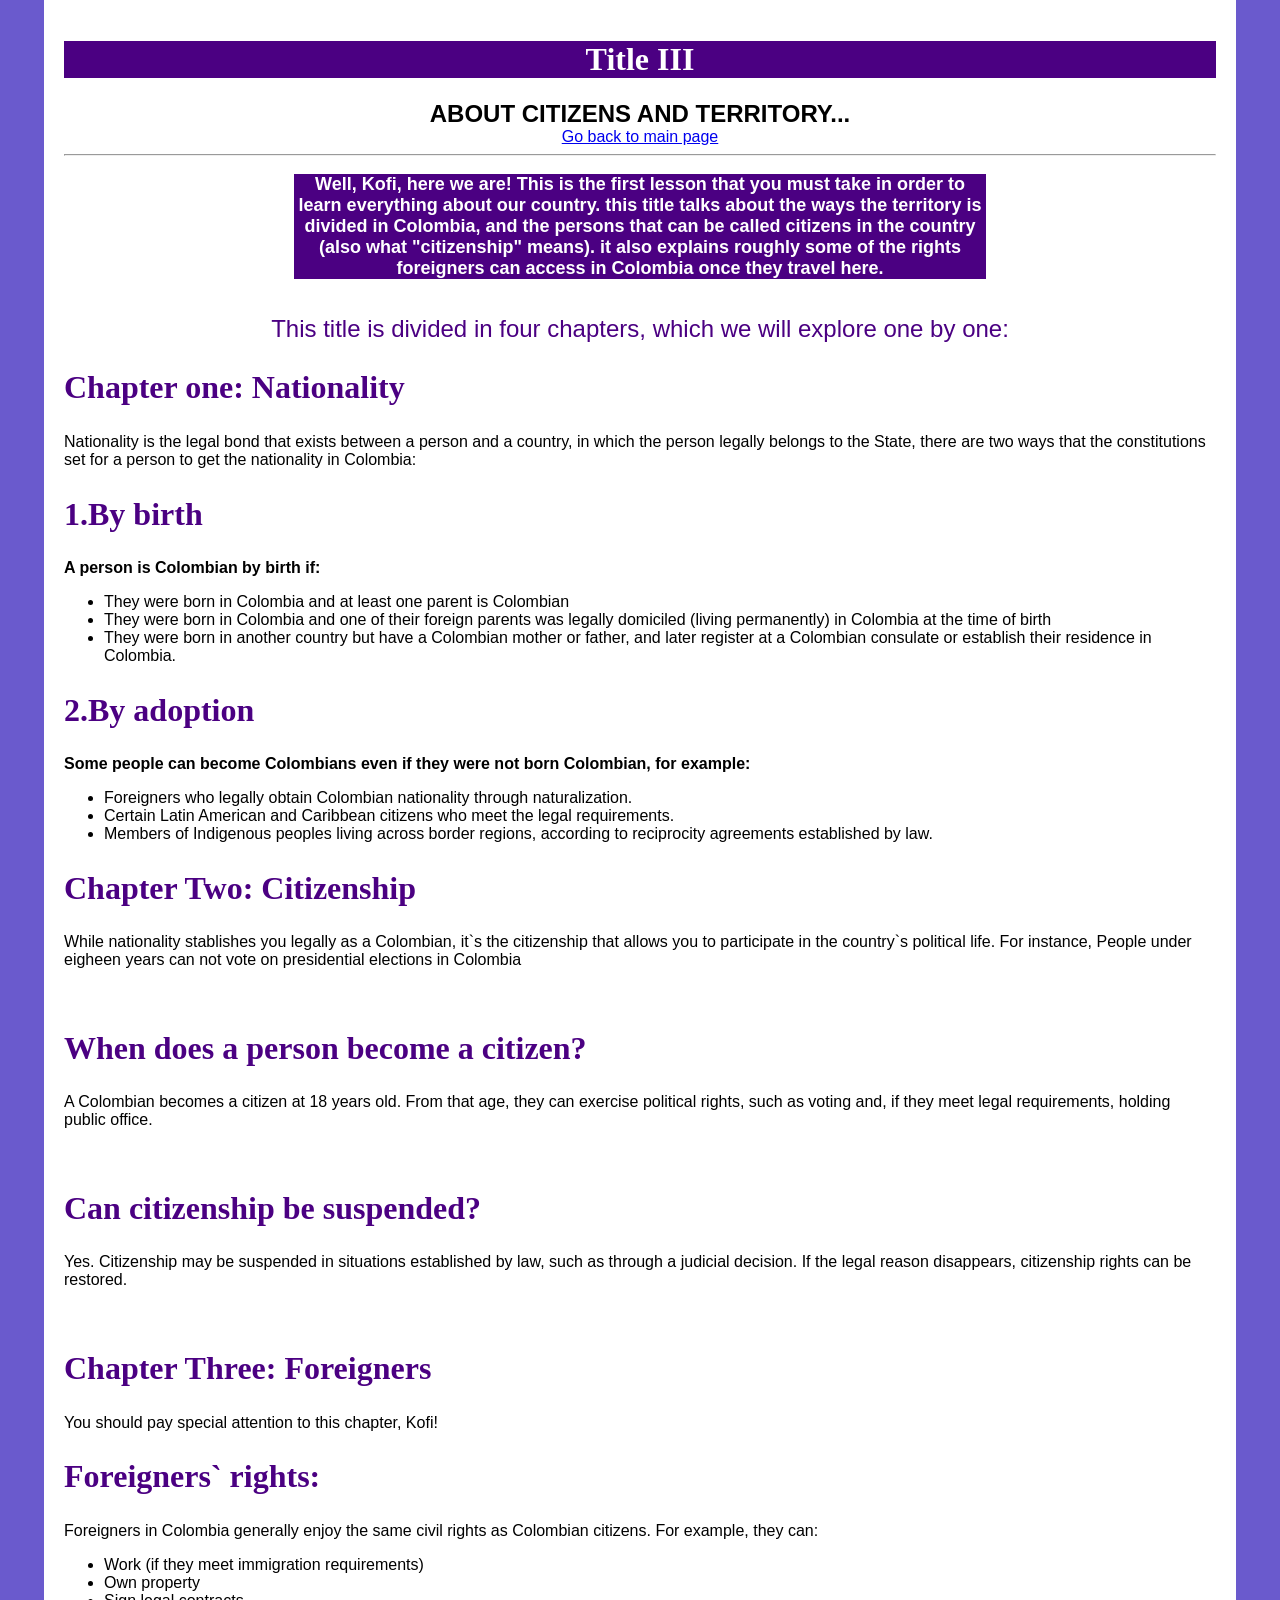
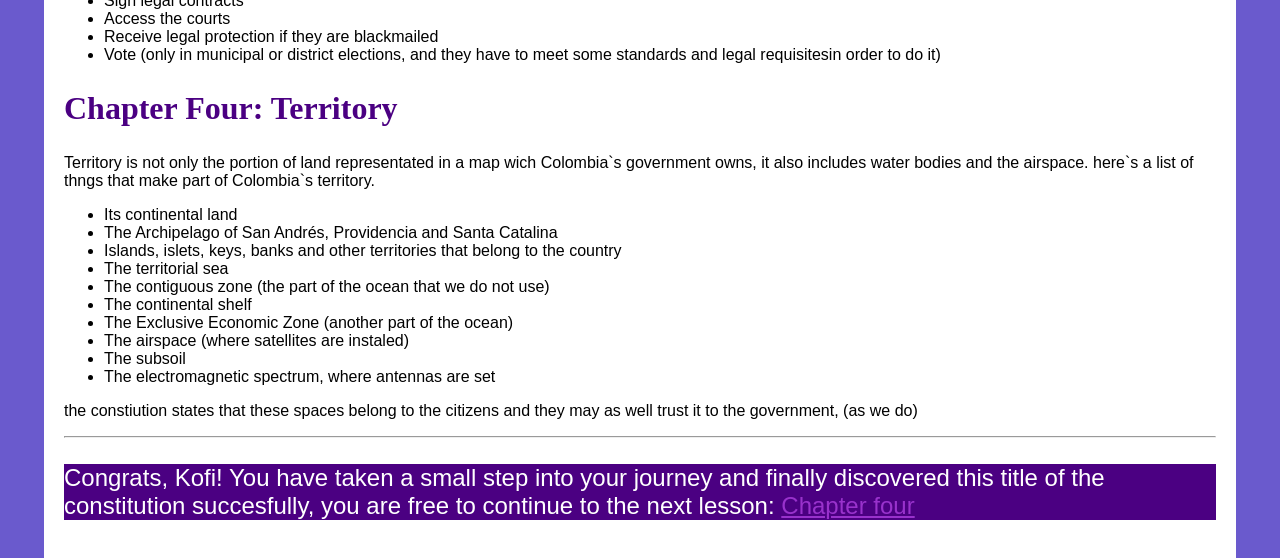
==== 3.Title III.html @ f071408e "Add files via upload" ====
<!DOCTYPE html>
<html lang="en">
<head>
    <meta charset="UTF-8">
    <meta name="viewport" content="width=device-width, initial-scale=1.0">
    <title>Document</title>
    <link rel="stylesheet" href="1.FIRST STYLE.CSS">
</head>
<body>
    <div class="contenedor">
    <header style="text-align: center;">
    <h1>Title III</h1>
    <div style="font-size: x-large;"><strong>ABOUT CITIZENS AND TERRITORY...</strong></div>
    <div><a href="index.html">Go back to main page</a></div>
    <hr>
       <p style="margin-right: 20%; margin-left: 20%; background-color: indigo ;color: white; font-size: large;text-align: center;"><strong>Well, Kofi, here we are! This is the first lesson that you must take in order to learn everything about our country. this title talks about the ways the territory is divided in Colombia, and the persons that can be called citizens in the country (also what "citizenship" means). it also explains roughly some of the rights foreigners can access in Colombia once they travel here.</strong></p><br>
       <div style="font-size: x-large; color: indigo;">This title is divided in four chapters, which we will explore one by one:</div>

    </header>

    <main>
     <h2>Chapter one: Nationality</h2>
    <p>Nationality is the legal bond that exists between a person and a country, in which the person legally belongs to the State, there are two ways that the constitutions set for a person to get the nationality in Colombia:</p>
    <h2><strong>1.By birth</strong></h2>
    <div><strong>A person is Colombian by birth if:</strong></div> 
    <ul>
        <li>They were born in Colombia and at least one parent is Colombian</li>
        <li>They were born in Colombia and one of their foreign parents was legally domiciled (living permanently) in Colombia at the time of birth</li>
        <li>They were born in another country but have a Colombian mother or father, and later register at a Colombian consulate or establish their residence in Colombia.</li> 
    </ul>

    <h2><strong>2.By adoption</strong></h2>
    <div><strong>Some people can become Colombians even if they were not born Colombian, for example:</strong></div>
    <ul>
        <li>Foreigners who legally obtain Colombian nationality through naturalization.</li>
        <li>Certain Latin American and Caribbean citizens who meet the legal requirements.</li>
        <li>Members of Indigenous peoples living across border regions, according to reciprocity agreements established by law.</li>
    </ul>





    <h2>Chapter Two: Citizenship</h2>
    <p>While nationality stablishes you legally as a Colombian, it`s the citizenship that allows you to participate in the country`s political life. For instance, People under eigheen years can not vote on presidential elections in Colombia</p><br>
    <h2><strong>When does a person become a citizen?</strong></h2>
    <p>A Colombian becomes a citizen at 18 years old. From that age, they can exercise political rights, such as voting and, if they meet legal requirements, holding public office.</p><br>

    <h2><strong>Can citizenship be suspended?</strong></h2>
    <p>Yes. Citizenship may be suspended in situations established by law, such as through a judicial decision. If the legal reason disappears, citizenship rights can be restored.</p><br>





    <h2>Chapter Three: Foreigners</h2>
    <p>You should pay special attention to this chapter, Kofi!</p>
     <h2><strong>Foreigners` rights:</strong></h2>
     <p>Foreigners in Colombia generally enjoy the same civil rights as Colombian citizens. For example, they can:</p>
     <ul>
        <li>Work (if they meet immigration requirements)</li>
        <li>Own property</li>
        <li>Sign legal contracts</li>
        <li>Access the courts</li>
        <li>Receive legal protection if they are blackmailed</li>
        <li>Vote (only in municipal or district elections, and they have to meet some standards and legal requisitesin order to do it)</li>
     </ul>







    <h2>Chapter Four: Territory</h2>
    <p>Territory is not only the portion of land representated in a map wich Colombia`s government owns, it also includes water bodies and the airspace. here`s a list of thngs that make part of Colombia`s territory.</p>

    <ul>
        <li>Its continental land</li>
        <li>The Archipelago of San Andrés, Providencia and Santa Catalina</li>
        <li>Islands, islets, keys, banks and other territories that belong to the country</li>
        <li>The territorial sea</li>
        <li>The contiguous zone (the part of the ocean that we do not use)</li>
        <li>The continental shelf</li>
        <li>The Exclusive Economic Zone (another part of the ocean)</li>
        <li>The airspace (where satellites are instaled)</li>
        <li>The subsoil</li>
        <li>The electromagnetic spectrum, where antennas are set</li>
    </ul>
    <p>the constiution states that these spaces belong to the citizens and they may as well trust it to the government, (as we do)</p>
    <hr><br>


    </main>

    <footer>
<div style="font-size: x-large; background-color: indigo; color: white;">Congrats, Kofi! You have taken a small step into your journey and finally discovered this title of the constitution succesfully, you are free to continue to the next lesson: <a style="color: darkorchid;" href="4.Tìtulo IV.html">Chapter four</a></div><br>

    </footer>



</div>
</body>
</html>
---- 1.FIRST STYLE.CSS ----
h1 {
    font-size: xx-large;
    font-family: 'Times New Roman', Times, serif;
    background-color: indigo;
    color: white;
}

h2 {
    te
 color: indigo;
}




h2 {
 color: indigo;
    font-size: xx-large;
    font-family: 'Times New Roman', Times, serif;
    /* background-color: darkorchid; */
    /* color: white; */
}

img {
    background-color: violet;
    padding: 10px;
    width: 500px;
    border: 5px solid black;
    border-radius: 5%;
    margin: auto;
}

body {
    margin: 0%;
    background-color: #6A5ACD;
    font-family: Arial, Helvetica, sans-serif;
}

.contenedor {
    width: 90%;
    max-width: 1200px;
    margin: auto;
    background: white;
    padding: 20px;
}
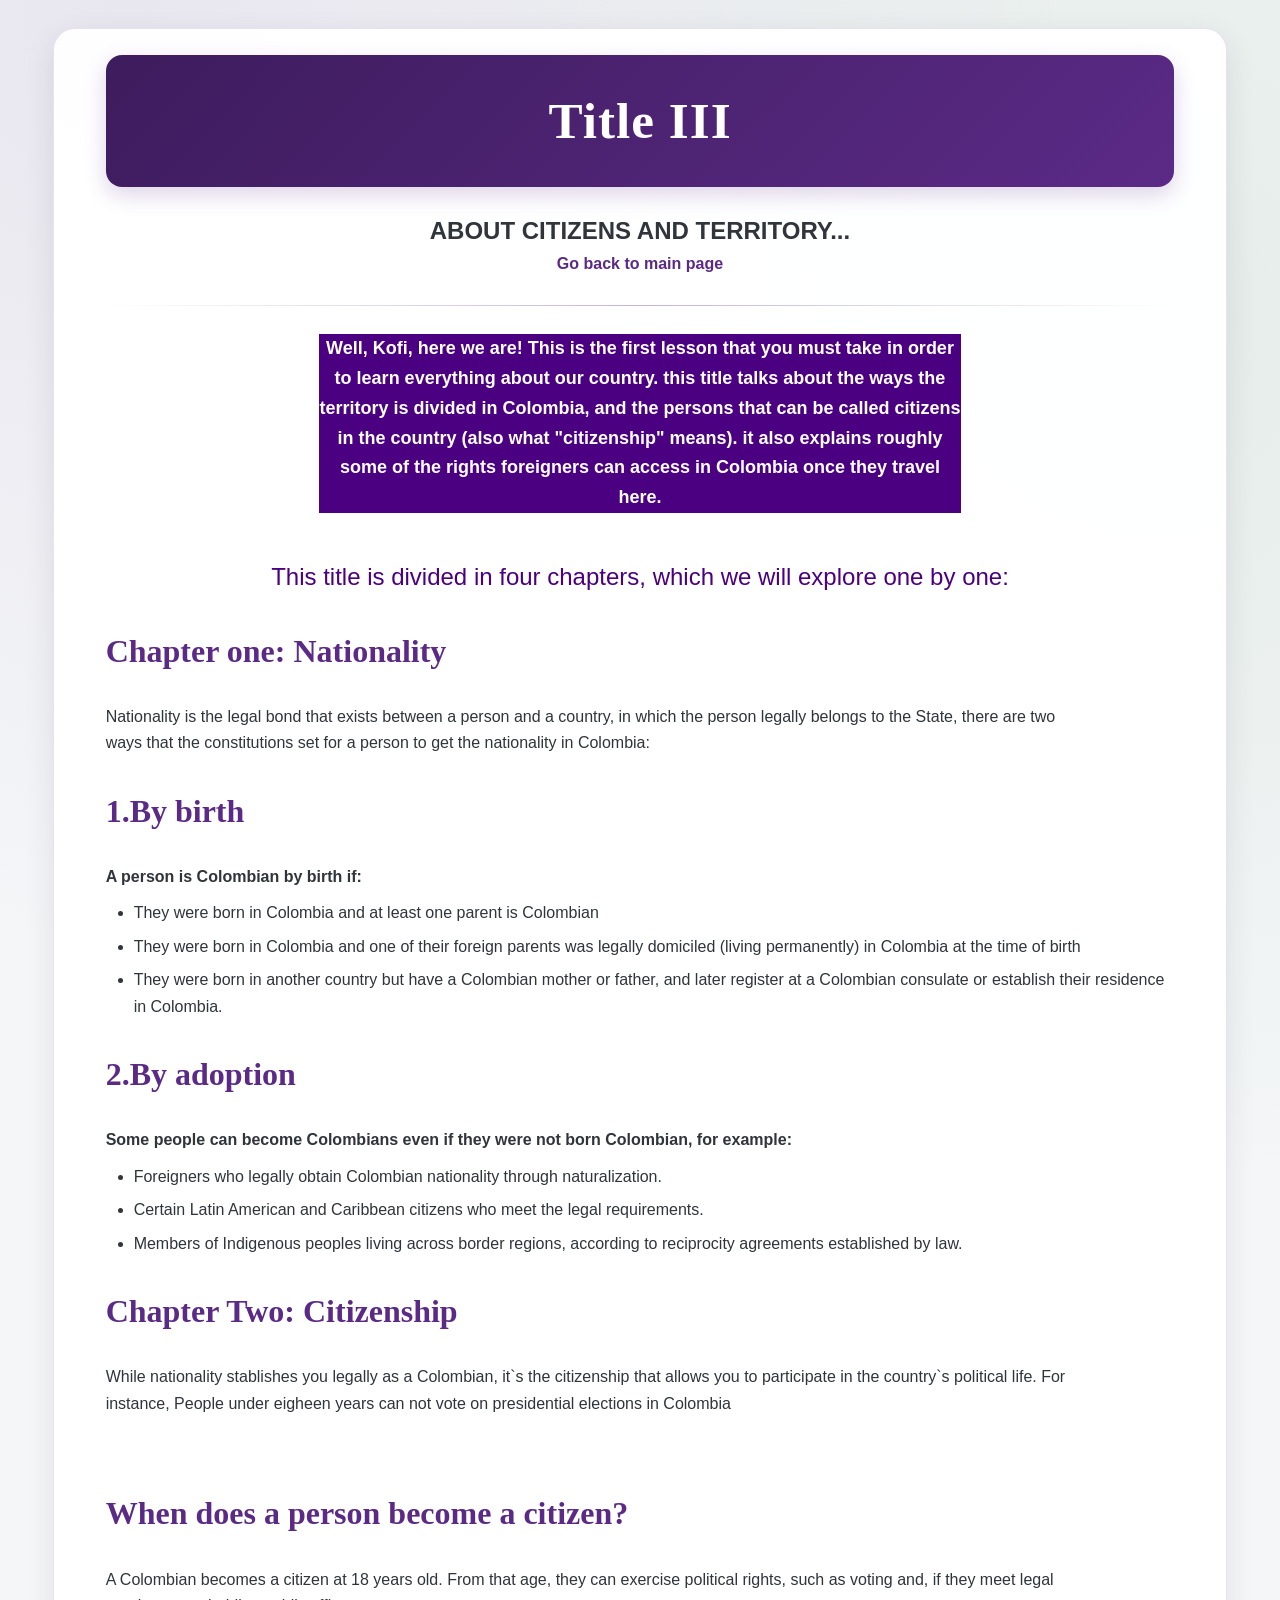
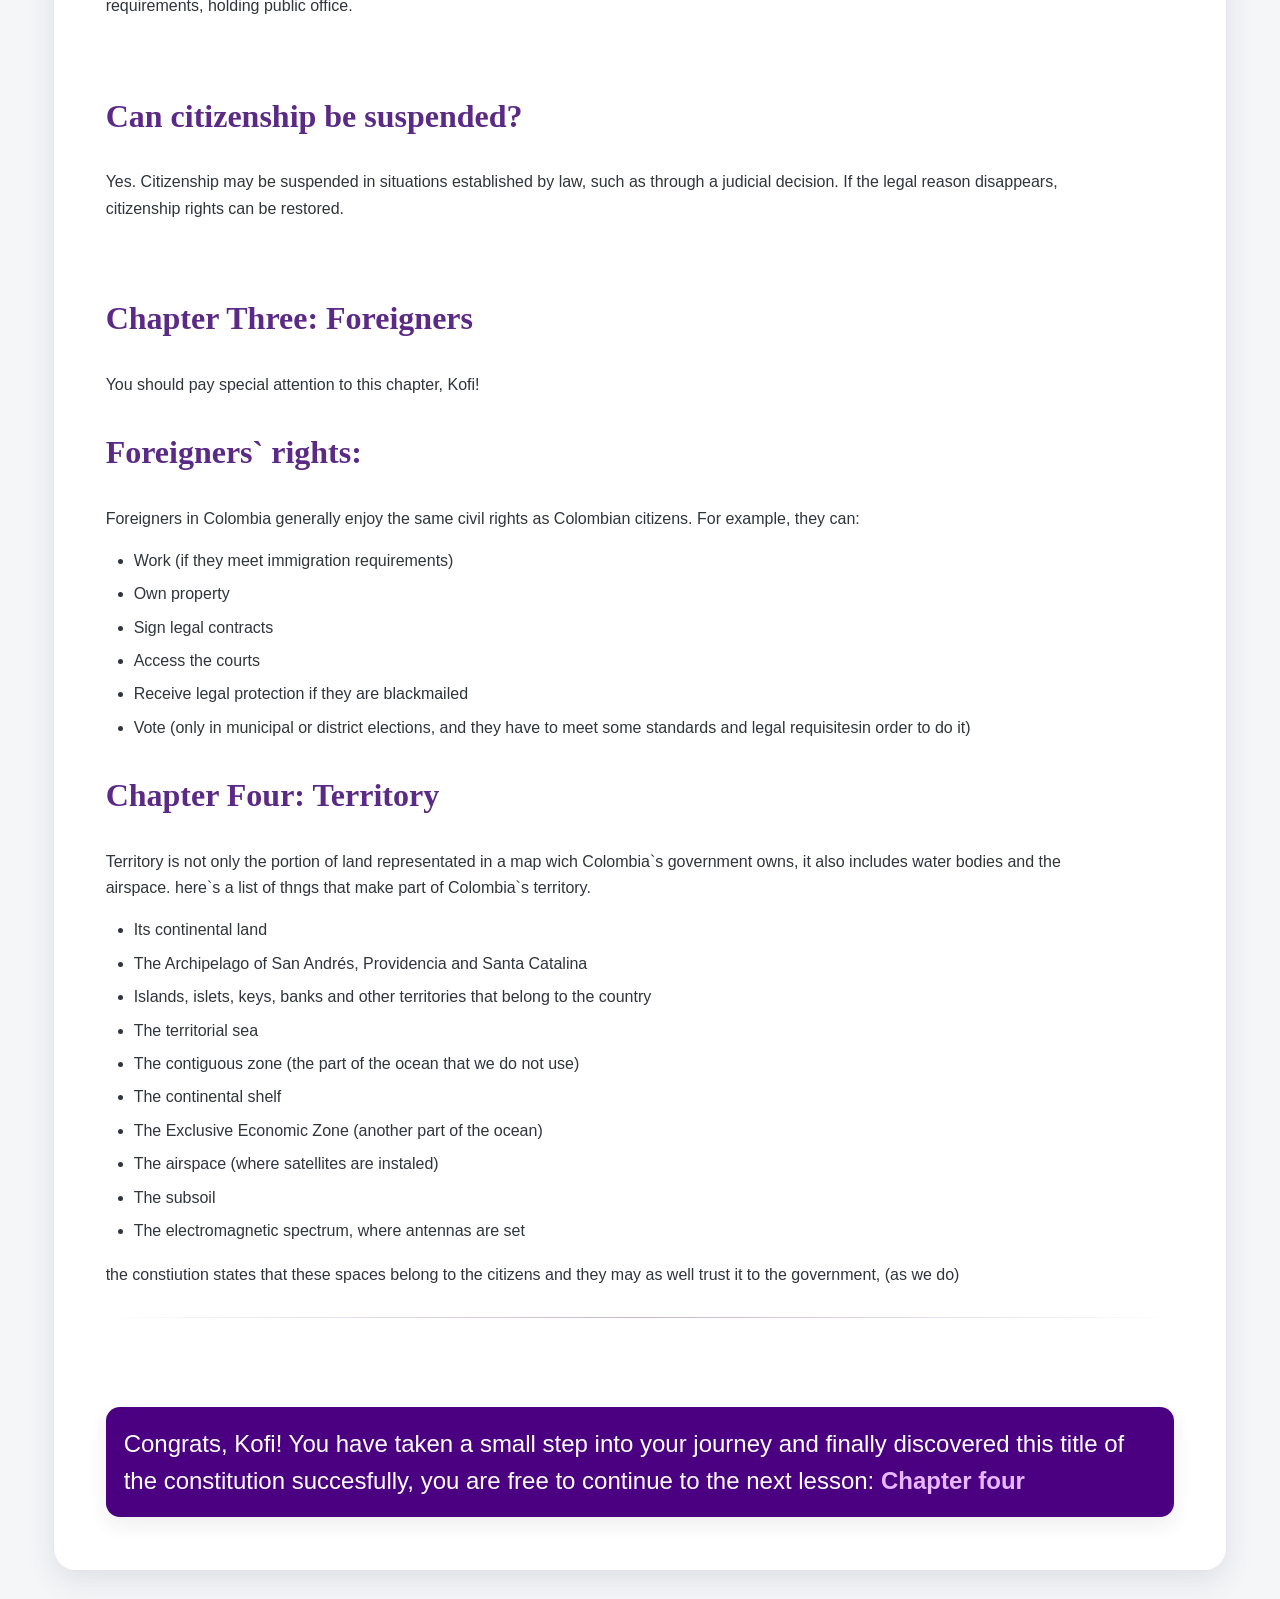
==== commit 2c4d56c8: "Add files via upload" ====
--- a/3.Title III.html
+++ b/3.Title III.html
@@ -1,105 +1,84 @@
-<!DOCTYPE html>
-<html lang="en">
-<head>
-    <meta charset="UTF-8">
-    <meta name="viewport" content="width=device-width, initial-scale=1.0">
-    <title>Document</title>
-    <link rel="stylesheet" href="1.FIRST STYLE.CSS">
-</head>
-<body>
-    <div class="contenedor">
-    <header style="text-align: center;">
-    <h1>Title III</h1>
-    <div style="font-size: x-large;"><strong>ABOUT CITIZENS AND TERRITORY...</strong></div>
-    <div><a href="index.html">Go back to main page</a></div>
-    <hr>
-       <p style="margin-right: 20%; margin-left: 20%; background-color: indigo ;color: white; font-size: large;text-align: center;"><strong>Well, Kofi, here we are! This is the first lesson that you must take in order to learn everything about our country. this title talks about the ways the territory is divided in Colombia, and the persons that can be called citizens in the country (also what "citizenship" means). it also explains roughly some of the rights foreigners can access in Colombia once they travel here.</strong></p><br>
-       <div style="font-size: x-large; color: indigo;">This title is divided in four chapters, which we will explore one by one:</div>
-
-    </header>
-
-    <main>
-     <h2>Chapter one: Nationality</h2>
-    <p>Nationality is the legal bond that exists between a person and a country, in which the person legally belongs to the State, there are two ways that the constitutions set for a person to get the nationality in Colombia:</p>
-    <h2><strong>1.By birth</strong></h2>
-    <div><strong>A person is Colombian by birth if:</strong></div> 
-    <ul>
-        <li>They were born in Colombia and at least one parent is Colombian</li>
-        <li>They were born in Colombia and one of their foreign parents was legally domiciled (living permanently) in Colombia at the time of birth</li>
-        <li>They were born in another country but have a Colombian mother or father, and later register at a Colombian consulate or establish their residence in Colombia.</li> 
-    </ul>
-
-    <h2><strong>2.By adoption</strong></h2>
-    <div><strong>Some people can become Colombians even if they were not born Colombian, for example:</strong></div>
-    <ul>
-        <li>Foreigners who legally obtain Colombian nationality through naturalization.</li>
-        <li>Certain Latin American and Caribbean citizens who meet the legal requirements.</li>
-        <li>Members of Indigenous peoples living across border regions, according to reciprocity agreements established by law.</li>
-    </ul>
-
-
-
-
-
-    <h2>Chapter Two: Citizenship</h2>
-    <p>While nationality stablishes you legally as a Colombian, it`s the citizenship that allows you to participate in the country`s political life. For instance, People under eigheen years can not vote on presidential elections in Colombia</p><br>
-    <h2><strong>When does a person become a citizen?</strong></h2>
-    <p>A Colombian becomes a citizen at 18 years old. From that age, they can exercise political rights, such as voting and, if they meet legal requirements, holding public office.</p><br>
-
-    <h2><strong>Can citizenship be suspended?</strong></h2>
-    <p>Yes. Citizenship may be suspended in situations established by law, such as through a judicial decision. If the legal reason disappears, citizenship rights can be restored.</p><br>
-
-
-
-
-
-    <h2>Chapter Three: Foreigners</h2>
-    <p>You should pay special attention to this chapter, Kofi!</p>
-     <h2><strong>Foreigners` rights:</strong></h2>
-     <p>Foreigners in Colombia generally enjoy the same civil rights as Colombian citizens. For example, they can:</p>
-     <ul>
-        <li>Work (if they meet immigration requirements)</li>
-        <li>Own property</li>
-        <li>Sign legal contracts</li>
-        <li>Access the courts</li>
-        <li>Receive legal protection if they are blackmailed</li>
-        <li>Vote (only in municipal or district elections, and they have to meet some standards and legal requisitesin order to do it)</li>
-     </ul>
-
-
-
-
-
-
-
-    <h2>Chapter Four: Territory</h2>
-    <p>Territory is not only the portion of land representated in a map wich Colombia`s government owns, it also includes water bodies and the airspace. here`s a list of thngs that make part of Colombia`s territory.</p>
-
-    <ul>
-        <li>Its continental land</li>
-        <li>The Archipelago of San Andrés, Providencia and Santa Catalina</li>
-        <li>Islands, islets, keys, banks and other territories that belong to the country</li>
-        <li>The territorial sea</li>
-        <li>The contiguous zone (the part of the ocean that we do not use)</li>
-        <li>The continental shelf</li>
-        <li>The Exclusive Economic Zone (another part of the ocean)</li>
-        <li>The airspace (where satellites are instaled)</li>
-        <li>The subsoil</li>
-        <li>The electromagnetic spectrum, where antennas are set</li>
-    </ul>
-    <p>the constiution states that these spaces belong to the citizens and they may as well trust it to the government, (as we do)</p>
-    <hr><br>
-
-
-    </main>
-
-    <footer>
-<div style="font-size: x-large; background-color: indigo; color: white;">Congrats, Kofi! You have taken a small step into your journey and finally discovered this title of the constitution succesfully, you are free to continue to the next lesson: <a style="color: darkorchid;" href="4.Tìtulo IV.html">Chapter four</a></div><br>
-
-    </footer>
-
-
-
-</div>
-</body>
-</html>+<!DOCTYPE html>
+<html lang="en">
+<head>
+<meta charset="UTF-8">
+<meta name="viewport" content="width=device-width, initial-scale=1.0">
+<title>Document</title>
+<link rel="stylesheet" href="1.FIRST STYLE.CSS">
+</head>
+<body>
+<div class="contenedor">
+
+<header style="text-align: center;">
+<h1>Title III</h1>
+<div style="font-size: x-large;"><strong>ABOUT CITIZENS AND TERRITORY...</strong></div>
+<div><a href="index.html">Go back to main page</a></div>
+<hr>
+<p style="margin-right: 20%; margin-left: 20%; background-color: indigo ;color: white; font-size: large;text-align: center;"><strong>Well, Kofi, here we are! This is the first lesson that you must take in order to learn everything about our country. this title talks about the ways the territory is divided in Colombia, and the persons that can be called citizens in the country (also what "citizenship" means).
+it also explains roughly some of the rights foreigners can access in Colombia once they travel here.</strong></p><br>
+<div style="font-size: x-large; color: indigo;">This title is divided in four chapters, which we will explore one by one:</div>
+</header>
+
+<main>
+<h2>Chapter one: Nationality</h2>
+<p>Nationality is the legal bond that exists between a person and a country, in which the person legally belongs to the State, there are two ways that the constitutions set for a person to get the nationality in Colombia:</p>
+<h2><strong>1.By birth</strong></h2>
+<div><strong>A person is Colombian by birth if:</strong></div>
+<ul>
+<li>They were born in Colombia and at least one parent is Colombian</li>
+<li>They were born in Colombia and one of their foreign parents was legally domiciled (living permanently) in Colombia at the time of birth</li>
+<li>They were born in another country but have a Colombian mother or father, and later register at a Colombian consulate or establish their residence in Colombia.</li>
+</ul>
+<h2><strong>2.By adoption</strong></h2>
+<div><strong>Some people can become Colombians even if they were not born Colombian, for example:</strong></div>
+<ul>
+<li>Foreigners who legally obtain Colombian nationality through naturalization.</li>
+<li>Certain Latin American and Caribbean citizens who meet the legal requirements.</li>
+<li>Members of Indigenous peoples living across border regions, according to reciprocity agreements established by law.</li>
+</ul>
+
+<h2>Chapter Two: Citizenship</h2>
+<p>While nationality stablishes you legally as a Colombian, it`s the citizenship that allows you to participate in the country`s political life. For instance, People under eigheen years can not vote on presidential elections in Colombia</p><br>
+<h2><strong>When does a person become a citizen?</strong></h2>
+<p>A Colombian becomes a citizen at 18 years old. From that age, they can exercise political rights, such as voting and, if they meet legal requirements, holding public office.</p><br>
+<h2><strong>Can citizenship be suspended?</strong></h2>
+<p>Yes. Citizenship may be suspended in situations established by law, such as through a judicial decision. If the legal reason disappears, citizenship rights can be restored.</p><br>
+
+<h2>Chapter Three: Foreigners</h2>
+<p>You should pay special attention to this chapter, Kofi!</p>
+<h2><strong>Foreigners` rights:</strong></h2>
+<p>Foreigners in Colombia generally enjoy the same civil rights as Colombian citizens. For example, they can:</p>
+<ul>
+<li>Work (if they meet immigration requirements)</li>
+<li>Own property</li>
+<li>Sign legal contracts</li>
+<li>Access the courts</li>
+<li>Receive legal protection if they are blackmailed</li>
+<li>Vote (only in municipal or district elections, and they have to meet some standards and legal requisitesin order to do it)</li>
+</ul>
+
+<h2>Chapter Four: Territory</h2>
+<p>Territory is not only the portion of land representated in a map wich Colombia`s government owns, it also includes water bodies and the airspace. here`s a list of thngs that make part of Colombia`s territory.</p>
+<ul>
+<li>Its continental land</li>
+<li>The Archipelago of San Andrés, Providencia and Santa Catalina</li>
+<li>Islands, islets, keys, banks and other territories that belong to the country</li>
+<li>The territorial sea</li>
+<li>The contiguous zone (the part of the ocean that we do not use)</li>
+<li>The continental shelf</li>
+<li>The Exclusive Economic Zone (another part of the ocean)</li>
+<li>The airspace (where satellites are instaled)</li>
+<li>The subsoil</li>
+<li>The electromagnetic spectrum, where antennas are set</li>
+</ul>
+<p>the constiution states that these spaces belong to the citizens and they may as well trust it to the government, (as we do)</p>
+<hr><br>
+</main>
+
+<footer>
+<div style="font-size: x-large; background-color: indigo; color: white;">Congrats, Kofi! You have taken a small step into your journey and finally discovered this title of the constitution succesfully, you are free to continue to the next lesson: <a style="color: darkorchid;" href="4.Tìtulo IV.html">Chapter four</a></div><br>
+</footer>
+
+</div>
+</body>
+</html>
--- a/1.FIRST STYLE.CSS
+++ b/1.FIRST STYLE.CSS
@@ -1,45 +1,325 @@
-h1 {
-    font-size: xx-large;
-    font-family: 'Times New Roman', Times, serif;
-    background-color: indigo;
-    color: white;
-}
-
-h2 {
-    te
- color: indigo;
-}
-
-
-
-
-h2 {
- color: indigo;
-    font-size: xx-large;
-    font-family: 'Times New Roman', Times, serif;
-    /* background-color: darkorchid; */
-    /* color: white; */
-}
-
-img {
-    background-color: violet;
-    padding: 10px;
-    width: 500px;
-    border: 5px solid black;
-    border-radius: 5%;
-    margin: auto;
-}
-
-body {
-    margin: 0%;
-    background-color: #6A5ACD;
-    font-family: Arial, Helvetica, sans-serif;
-}
-
-.contenedor {
-    width: 90%;
-    max-width: 1200px;
-    margin: auto;
-    background: white;
-    padding: 20px;
-}
+/* =========================================================
+   HELP KOFI - Visual redesign
+   Existing class and ID names are preserved where possible.
+   ========================================================= */
+
+:root {
+    --primary-green: #2e7d32;
+    --dark-green: #1b5e20;
+    --light-green: #e8f5e9;
+    --accent-green: #4caf50;
+    --border-color: #2e7d32;
+    --bg-color: #f4f6f8;
+    --card-bg: #ffffff;
+    --text-color: #30343b;
+    --purple: #5b2a86;
+    --purple-dark: #3d1c5d;
+    --purple-soft: #f2ebf8;
+    --yellow: #f2c94c;
+    --shadow: 0 10px 30px rgba(35, 40, 50, 0.10);
+}
+
+/* General */
+html {
+    scroll-behavior: smooth;
+}
+
+body {
+    margin: 0;
+    padding: 28px 16px;
+    background:
+        radial-gradient(circle at 10% 0%, rgba(91, 42, 134, 0.08), transparent 28%),
+        radial-gradient(circle at 90% 10%, rgba(46, 125, 50, 0.08), transparent 28%),
+        var(--bg-color);
+    color: var(--text-color);
+    font-family: 'Segoe UI', Tahoma, Geneva, Verdana, sans-serif;
+    line-height: 1.65;
+}
+
+.contenedor {
+    width: min(94%, 1180px);
+    margin: 0 auto;
+    background: rgba(255, 255, 255, 0.96);
+    padding: 26px clamp(18px, 4vw, 52px);
+    border: 1px solid rgba(91, 42, 134, 0.14);
+    border-radius: 22px;
+    box-shadow: var(--shadow);
+    box-sizing: border-box;
+    overflow: hidden;
+}
+
+/* Main page headings */
+h1 {
+    font-size: clamp(2rem, 5vw, 3.2rem);
+    font-family: Georgia, 'Times New Roman', Times, serif;
+    background: linear-gradient(135deg, var(--purple-dark), var(--purple));
+    color: white;
+    box-shadow: 0 8px 22px rgba(91, 42, 134, 0.20);
+    border-radius: 16px;
+    padding: 24px 18px;
+    margin: 0 0 24px;
+    letter-spacing: 0.02em;
+}
+
+h2 {
+    color: var(--purple);
+    font-size: clamp(1.35rem, 3vw, 2rem);
+    font-family: Georgia, 'Times New Roman', Times, serif;
+    margin-top: 28px;
+}
+
+h3 {
+    line-height: 1.5;
+}
+
+p {
+    max-width: 980px;
+}
+
+a {
+    color: var(--purple);
+    font-weight: 700;
+    text-decoration: none;
+    transition: color .2s ease, opacity .2s ease;
+}
+
+a:hover {
+    color: var(--dark-green);
+    text-decoration: underline;
+}
+
+hr {
+    border: 0;
+    height: 1px;
+    background: linear-gradient(90deg, transparent, rgba(91, 42, 134, .35), transparent);
+    margin: 28px 0;
+}
+
+/* Home navigation/list */
+header ul {
+    list-style: none;
+    padding: 0;
+    margin: 22px auto;
+    display: grid;
+    grid-template-columns: repeat(3, minmax(0, 1fr));
+    gap: 14px;
+    max-width: 900px;
+}
+
+header ul li {
+    margin: 0;
+}
+
+header ul li a {
+    display: block;
+    padding: 15px 18px;
+    background: white;
+    border: 1px solid rgba(91, 42, 134, .16);
+    border-radius: 14px;
+    box-shadow: 0 5px 16px rgba(35, 40, 50, .07);
+    transition: transform .22s ease, box-shadow .22s ease, border-color .22s ease;
+}
+
+header ul li a:hover {
+    transform: translateY(-4px);
+    box-shadow: 0 12px 24px rgba(35, 40, 50, .12);
+    border-color: rgba(91, 42, 134, .38);
+    text-decoration: none;
+}
+
+main > h3 {
+    background: linear-gradient(135deg, var(--purple-soft), #ffffff);
+    border-left: 5px solid var(--purple);
+    padding: 22px;
+    border-radius: 0 14px 14px 0;
+}
+
+/* Images */
+img {
+    display: block;
+    background-color: #f7effb;
+    padding: 8px;
+    max-width: 100%;
+    width: auto;
+    height: auto;
+    box-sizing: border-box;
+    border: 2px solid rgba(91, 42, 134, .30);
+    border-radius: 16px;
+    margin: 18px auto;
+    box-shadow: 0 10px 24px rgba(35, 40, 50, .10);
+    transition: transform .25s ease, box-shadow .25s ease;
+}
+
+img:hover {
+    transform: translateY(-3px);
+    box-shadow: 0 15px 30px rgba(35, 40, 50, .14);
+}
+
+/* Preserve existing IDs */
+#chapter {
+    font-size: clamp(1.45rem, 3vw, 2rem);
+    font-family: Georgia, 'Times New Roman', Times, serif;
+    background: linear-gradient(135deg, var(--purple-dark), var(--purple));
+    color: white;
+    box-shadow: 0 6px 18px rgba(91, 42, 134, .18);
+    border-radius: 12px;
+    padding: 13px 18px;
+}
+
+#mechanism {
+    font-size: clamp(1.3rem, 2.8vw, 1.85rem);
+    font-family: Georgia, 'Times New Roman', Times, serif;
+    background: linear-gradient(135deg, #fff8cf, #fff2a8);
+    color: #4b3d00;
+    border-left: 5px solid var(--yellow);
+    border-radius: 0 12px 12px 0;
+    padding: 10px 16px;
+}
+
+/* Existing generic image class */
+.img {
+    max-width: min(450px, 100%);
+}
+
+/* Lists */
+ul {
+    margin: 10px 0 18px;
+    padding-left: 28px;
+}
+
+li {
+    margin-bottom: 7px;
+}
+
+/* Tables already used in Title V */
+.container {
+    max-width: 1200px;
+    width: 100%;
+    background: var(--card-bg);
+    padding: 24px;
+    border-radius: 16px;
+    box-shadow: var(--shadow);
+    box-sizing: border-box;
+}
+
+.table-container {
+    overflow-x: auto;
+    border-radius: 14px;
+}
+
+table {
+    width: 100%;
+    min-width: 850px;
+    border-collapse: collapse;
+    margin-top: 10px;
+    font-size: 14px;
+    border: 2px solid var(--border-color);
+    background: white;
+}
+
+th, td {
+    border: 1px solid rgba(46, 125, 50, .45);
+    padding: 12px;
+    vertical-align: top;
+    text-align: left;
+}
+
+tr.main-category th {
+    background-color: var(--primary-green);
+    color: white;
+    text-align: center;
+    font-size: 16px;
+    font-weight: bold;
+    letter-spacing: 0.5px;
+    padding: 14px;
+}
+
+th.row-header {
+    background-color: var(--light-green);
+    color: var(--dark-green);
+    font-weight: bold;
+    font-size: 15px;
+    width: 150px;
+    text-align: center;
+    vertical-align: middle;
+    border-right: 2px solid var(--border-color);
+}
+
+.sub-header {
+    background-color: #c8e6c9;
+    color: var(--dark-green);
+    font-weight: bold;
+    text-align: center;
+}
+
+tbody tr {
+    transition: background-color .2s ease;
+}
+
+tbody tr:hover {
+    background-color: #f1f8e9;
+}
+
+td {
+    line-height: 1.5;
+}
+
+/* Footer / progress links */
+footer {
+    margin-top: 35px;
+}
+
+footer > div {
+    border-radius: 14px;
+    padding: 18px !important;
+    line-height: 1.55;
+    box-shadow: 0 8px 20px rgba(35, 40, 50, .08);
+}
+
+footer a {
+    color: #e7b8ff !important;
+}
+
+@media (max-width: 800px) {
+    body {
+        padding: 12px 8px;
+    }
+
+    .contenedor {
+        width: 100%;
+        padding: 18px 14px;
+        border-radius: 16px;
+    }
+
+    header ul {
+        grid-template-columns: 1fr 1fr;
+    }
+
+    main > h3 {
+        margin-left: 0 !important;
+        margin-right: 0 !important;
+    }
+
+    table {
+        font-size: 12px;
+    }
+}
+
+@media (max-width: 520px) {
+    header ul {
+        grid-template-columns: 1fr;
+    }
+
+    h1 {
+        padding: 20px 12px;
+    }
+
+    body {
+        font-size: 15px;
+    }
+
+    #chapter,
+    #mechanism {
+        padding: 10px 12px;
+    }
+}
